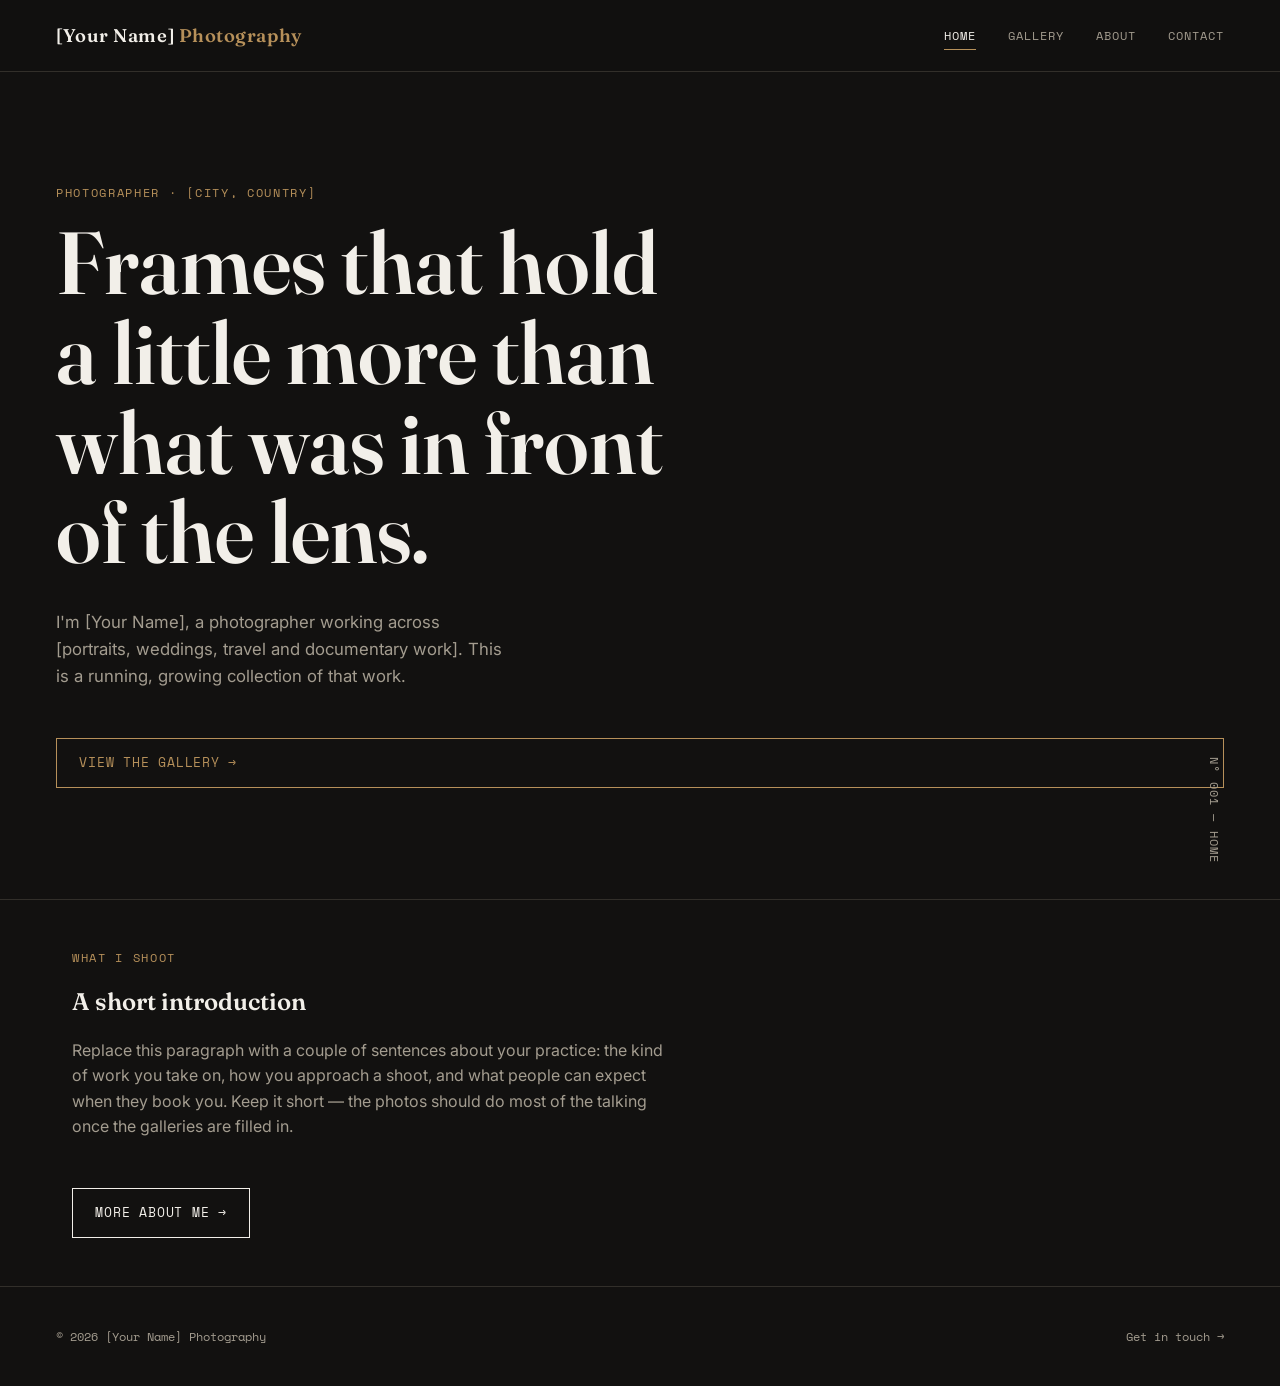
==== index.html @ 52d418dc "Add files via upload" ====
<!DOCTYPE html>
<html lang="en">
<head>
<meta charset="UTF-8">
<meta name="viewport" content="width=device-width, initial-scale=1.0">
<title>[Your Name] — Photography</title>
<meta name="description" content="[Your Name] is a photographer based in [City, Country], working in [portraits / weddings / travel / etc].">
<link rel="preconnect" href="https://fonts.googleapis.com">
<link href="https://fonts.googleapis.com/css2?family=Fraunces:wght@500;600;700&family=Inter:wght@400;500&family=Space+Mono:wght@400;700&display=swap" rel="stylesheet">
<link rel="stylesheet" href="style.css">
</head>
<body>
<a href="#main" class="skip-link">Skip to content</a>

<nav class="site-nav">
  <a href="index.html" class="brand">[Your Name] <em>Photography</em></a>
  <button class="nav-toggle" aria-expanded="false" aria-controls="nav-links">Menu</button>
  <ul class="nav-links" id="nav-links">
    <li><a href="index.html" aria-current="page">Home</a></li>
    <li><a href="gallery.html">Gallery</a></li>
    <li><a href="about.html">About</a></li>
    <li><a href="contact.html">Contact</a></li>
  </ul>
</nav>

<main id="main">
  <section class="hero">
    <span class="eyebrow">Photographer · [City, Country]</span>
    <h1>Frames that hold<br>a little more than<br>what was in front<br>of the lens.</h1>
    <p class="lede">
      I'm [Your Name], a photographer working across [portraits, weddings, travel and
      documentary work]. This is a running, growing collection of that work.
    </p>
    <a href="gallery.html" class="btn btn--accent">View the gallery →</a>
    <span class="hero-frame-counter">N° 001 — HOME</span>
  </section>

  <section class="section section--tight">
    <span class="eyebrow">What I shoot</span>
    <h2>A short introduction</h2>
    <p style="max-width:60ch; color:var(--ink-dim);">
      Replace this paragraph with a couple of sentences about your practice: the kind of
      work you take on, how you approach a shoot, and what people can expect when they
      book you. Keep it short — the photos should do most of the talking once the
      galleries are filled in.
    </p>
    <a href="about.html" class="btn">More about me →</a>
  </section>
</main>

<footer>
  <span>© <span id="year"></span> [Your Name] Photography</span>
  <a href="contact.html">Get in touch →</a>
</footer>

<script src="script.js"></script>
<script>document.getElementById('year').textContent = new Date().getFullYear();</script>
</body>
</html>
---- style.css ----
/* =========================================================
   [Your Name] Photography — base template
   Design: dark editorial "contact sheet" theme.
   Change the tokens below to re-skin the whole site.
   ========================================================= */

:root{
  --bg:        #121110;
  --bg-alt:    #1a1917;
  --ink:       #f2efe9;
  --ink-dim:   #a39c8f;
  --line:      #322f2a;
  --accent:    #b6905a;   /* warm brass — reads like a light-leak / film tone */
  --accent-dim:#7a6444;

  --font-display: "Fraunces", Georgia, serif;
  --font-body:    "Inter", -apple-system, Segoe UI, sans-serif;
  --font-mono:    "Space Mono", "Courier New", monospace;

  --nav-h: 4.5rem;
  --edge: clamp(1.25rem, 5vw, 3.5rem);
}

*{ box-sizing:border-box; }
html{ scroll-behavior:smooth; }

body{
  margin:0;
  background:var(--bg);
  color:var(--ink);
  font-family:var(--font-body);
  line-height:1.6;
  -webkit-font-smoothing:antialiased;
}

a{ color:inherit; }

img{ max-width:100%; display:block; }

/* ---------- Skip link (accessibility) ---------- */
.skip-link{
  position:absolute; left:-999px; top:0;
  background:var(--accent); color:var(--bg);
  padding:.6rem 1rem; z-index:100; font-family:var(--font-mono); font-size:.85rem;
}
.skip-link:focus{ left:var(--edge); top:.5rem; }

/* ---------- Nav ---------- */
.site-nav{
  position:sticky; top:0; z-index:20;
  display:flex; align-items:center; justify-content:space-between;
  height:var(--nav-h);
  padding:0 var(--edge);
  background:rgba(18,17,16,.86);
  backdrop-filter:blur(8px);
  border-bottom:1px solid var(--line);
}
.brand{
  font-family:var(--font-display);
  font-size:1.15rem;
  letter-spacing:.03em;
  text-decoration:none;
  font-weight:600;
}
.brand em{ color:var(--accent); font-style:normal; }

.nav-links{
  display:flex; gap:2rem;
  list-style:none; margin:0; padding:0;
  font-family:var(--font-mono);
  font-size:.78rem;
  letter-spacing:.08em;
  text-transform:uppercase;
}
.nav-links a{
  text-decoration:none;
  color:var(--ink-dim);
  padding:.3rem 0;
  border-bottom:1px solid transparent;
  transition:color .2s ease, border-color .2s ease;
}
.nav-links a:hover,
.nav-links a[aria-current="page"]{
  color:var(--ink);
  border-color:var(--accent);
}

.nav-toggle{
  display:none;
  background:none; border:1px solid var(--line); color:var(--ink);
  font-family:var(--font-mono); font-size:.75rem;
  padding:.45rem .7rem; letter-spacing:.08em; cursor:pointer;
}

@media (max-width: 720px){
  .nav-toggle{ display:inline-block; }
  .nav-links{
    position:absolute; top:var(--nav-h); left:0; right:0;
    flex-direction:column; gap:0;
    background:var(--bg-alt);
    border-bottom:1px solid var(--line);
    max-height:0; overflow:hidden;
    transition:max-height .25s ease;
  }
  .nav-links.open{ max-height:20rem; }
  .nav-links li{ border-top:1px solid var(--line); }
  .nav-links a{ display:block; padding:1rem var(--edge); border-bottom:none; }
}

/* ---------- Generic section rhythm ---------- */
main{ min-height:60vh; }
.section{
  padding:5rem var(--edge);
  max-width:78rem;
  margin:0 auto;
}
.section--tight{ padding-top:3rem; padding-bottom:3rem; }

.eyebrow{
  font-family:var(--font-mono);
  font-size:.75rem;
  letter-spacing:.14em;
  text-transform:uppercase;
  color:var(--accent);
  display:block;
  margin-bottom:1rem;
}

h1,h2,h3{ font-family:var(--font-display); font-weight:600; margin:0 0 1rem; }

/* ---------- Hero ---------- */
.hero{
  min-height:calc(100vh - var(--nav-h));
  display:flex; flex-direction:column; justify-content:center;
  padding:4rem var(--edge);
  border-bottom:1px solid var(--line);
  position:relative;
}
.hero h1{
  font-size:clamp(2.6rem, 7vw, 5.5rem);
  line-height:1.02;
  max-width:20ch;
}
.hero p.lede{
  max-width:42ch;
  color:var(--ink-dim);
  font-size:1.05rem;
  margin-top:1rem;
}
.hero-frame-counter{
  position:absolute; right:var(--edge); bottom:2.2rem;
  font-family:var(--font-mono); font-size:.75rem; color:var(--ink-dim);
  writing-mode:vertical-rl;
  letter-spacing:.1em;
}

/* ---------- Buttons ---------- */
.btn{
  display:inline-flex; align-items:center; gap:.6rem;
  font-family:var(--font-mono); font-size:.8rem; letter-spacing:.06em;
  text-transform:uppercase; text-decoration:none;
  padding:.85rem 1.4rem;
  border:1px solid var(--ink);
  color:var(--ink);
  margin-top:2rem;
  transition:background .2s ease, color .2s ease, border-color .2s ease;
}
.btn:hover{ background:var(--ink); color:var(--bg); }
.btn--accent{ border-color:var(--accent); color:var(--accent); }
.btn--accent:hover{ background:var(--accent); color:var(--bg); }

/* ---------- Contact-sheet gallery (signature element) ---------- */
.category-block + .category-block{ margin-top:4.5rem; }
.category-head{
  display:flex; align-items:baseline; justify-content:space-between;
  border-bottom:1px solid var(--line);
  padding-bottom:.75rem; margin-bottom:1.75rem;
  flex-wrap:wrap; gap:.5rem;
}
.category-head h2{ margin:0; font-size:1.6rem; }
.category-count{
  font-family:var(--font-mono); font-size:.75rem; color:var(--ink-dim);
}

.contact-sheet{
  display:grid;
  grid-template-columns:repeat(auto-fill, minmax(220px, 1fr));
  gap:1.5rem;
}

.frame{
  position:relative;
  aspect-ratio:3 / 2;
  background:var(--bg-alt);
  border:1px solid var(--line);
  overflow:hidden;
}
/* sprocket-hole strips, top and bottom, to sell the "film negative" idea */
.frame::before,
.frame::after{
  content:"";
  position:absolute; left:0; right:0; height:10px;
  background-image:repeating-linear-gradient(
    to right, var(--bg) 0 6px, transparent 6px 14px
  );
  opacity:.55;
}
.frame::before{ top:0; }
.frame::after{ bottom:0; }

.frame img{
  width:100%; height:100%; object-fit:cover;
}

.frame-empty{
  height:100%; width:100%;
  display:flex; flex-direction:column; align-items:center; justify-content:center;
  gap:.6rem;
  color:var(--ink-dim);
  padding:1rem;
  text-align:center;
}
.frame-empty svg{ width:28px; height:28px; opacity:.55; }
.frame-empty .frame-label{
  font-family:var(--font-mono); font-size:.68rem; letter-spacing:.08em;
  text-transform:uppercase;
}
.frame-number{
  position:absolute; top:14px; left:10px;
  font-family:var(--font-mono); font-size:.65rem; color:var(--ink-dim);
  letter-spacing:.05em;
}

/* ---------- About ---------- */
.about-grid{
  display:grid; grid-template-columns:1fr 1.4fr; gap:3.5rem;
}
.about-portrait{
  aspect-ratio:4/5;
  background:var(--bg-alt);
  border:1px solid var(--line);
  display:flex; align-items:center; justify-content:center;
  color:var(--ink-dim);
  font-family:var(--font-mono); font-size:.75rem; letter-spacing:.06em;
  text-align:center; padding:1.5rem;
}
.about-copy p{ color:var(--ink-dim); max-width:62ch; }
.about-copy p:first-child{ color:var(--ink); font-size:1.15rem; }

.facts{
  list-style:none; margin:2.5rem 0 0; padding:0;
  border-top:1px solid var(--line);
}
.facts li{
  display:flex; justify-content:space-between; gap:1rem;
  padding:.85rem 0; border-bottom:1px solid var(--line);
  font-family:var(--font-mono); font-size:.82rem;
}
.facts li span:first-child{ color:var(--ink-dim); }

@media (max-width: 800px){
  .about-grid{ grid-template-columns:1fr; }
}

/* ---------- Contact ---------- */
.contact-wrap{
  display:grid; grid-template-columns:1fr 1fr; gap:3.5rem;
  align-items:start;
}
.contact-card{
  border:1px solid var(--line);
  background:var(--bg-alt);
  padding:2.5rem;
}
.contact-card .email-link{
  font-family:var(--font-display);
  font-size:clamp(1.4rem, 3vw, 2rem);
  color:var(--accent);
  text-decoration:none;
  word-break:break-word;
  border-bottom:1px solid transparent;
}
.contact-card .email-link:hover{ border-color:var(--accent); }

.contact-meta{ list-style:none; padding:0; margin-top:2rem; }
.contact-meta li{
  font-family:var(--font-mono); font-size:.82rem; color:var(--ink-dim);
  padding:.5rem 0; border-top:1px solid var(--line);
}
.contact-meta li span{ color:var(--ink); margin-right:.5rem; }

@media (max-width: 800px){
  .contact-wrap{ grid-template-columns:1fr; }
}

/* ---------- Footer ---------- */
footer{
  border-top:1px solid var(--line);
  padding:2.5rem var(--edge);
  display:flex; justify-content:space-between; flex-wrap:wrap; gap:1rem;
  font-family:var(--font-mono); font-size:.75rem; color:var(--ink-dim);
}
footer a{ color:var(--ink-dim); text-decoration:none; }
footer a:hover{ color:var(--accent); }

/* ---------- Reduced motion ---------- */
@media (prefers-reduced-motion: reduce){
  html{ scroll-behavior:auto; }
  .nav-links{ transition:none; }
}

/* ---------- Focus visibility ---------- */
a:focus-visible, button:focus-visible{
  outline:2px solid var(--accent);
  outline-offset:3px;
}
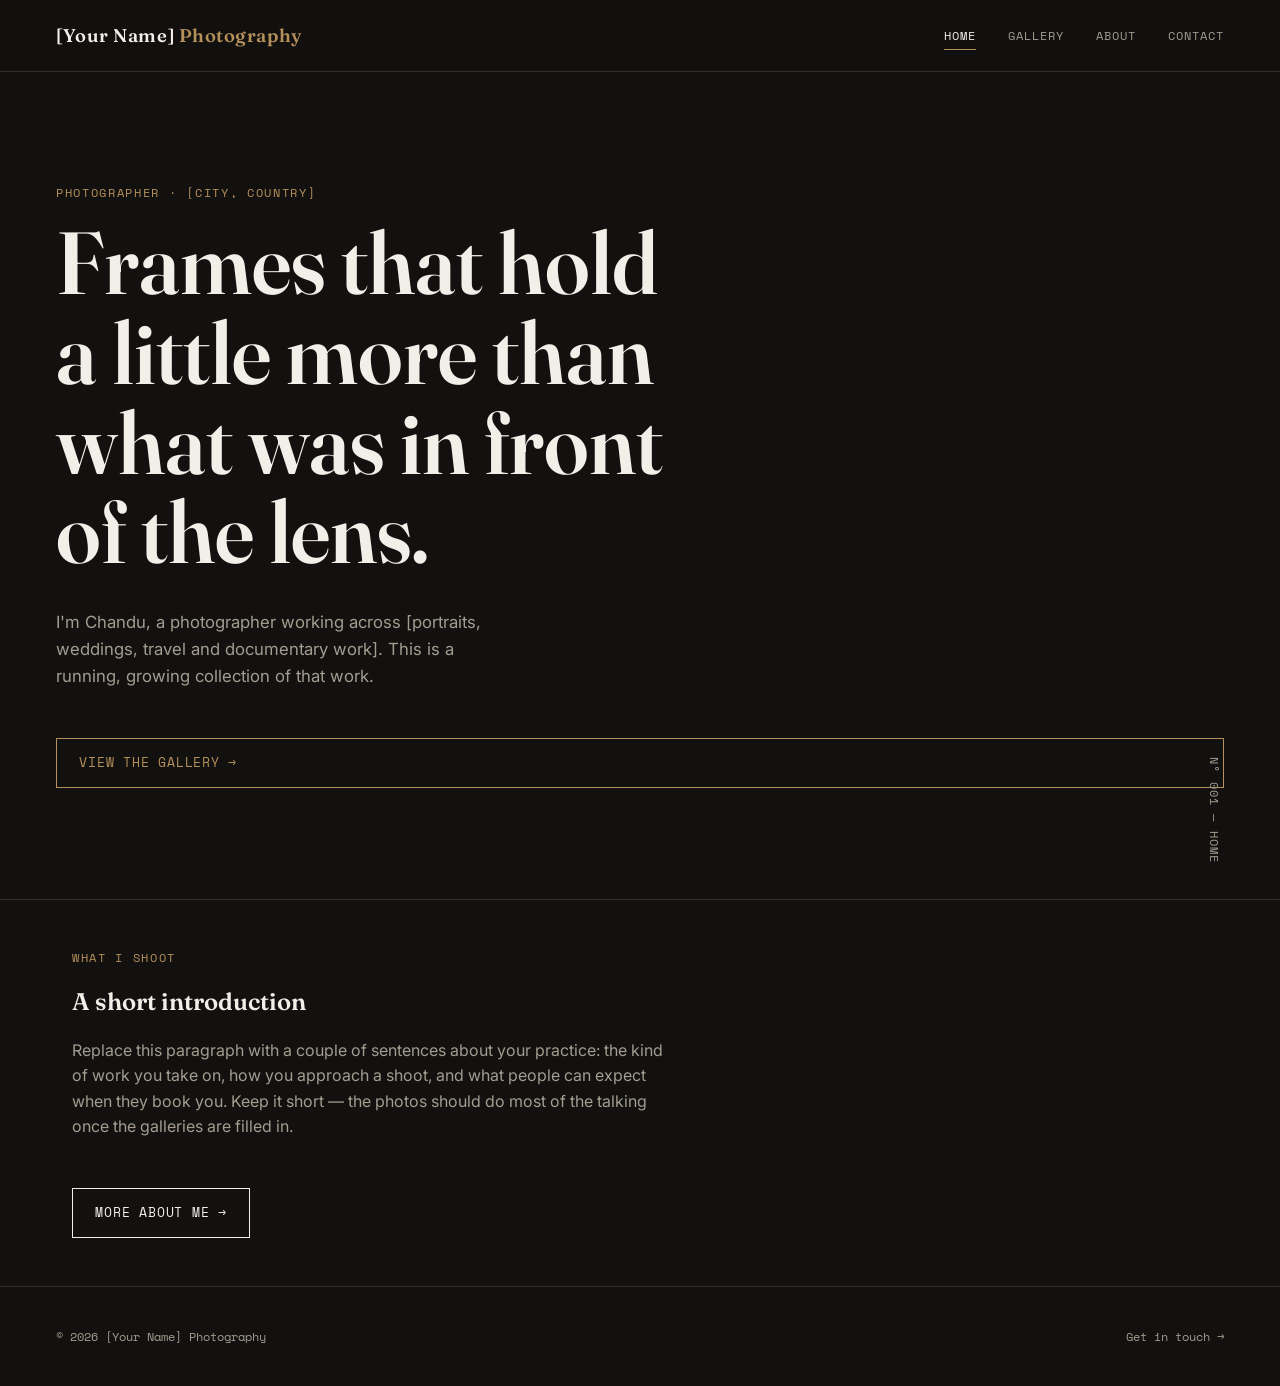
==== commit 790f5d3c: "Update title and author name in index.html" ====
--- a/index.html
+++ b/index.html
@@ -3,7 +3,7 @@
 <head>
 <meta charset="UTF-8">
 <meta name="viewport" content="width=device-width, initial-scale=1.0">
-<title>[Your Name] — Photography</title>
+<title>Chandu — Photography</title>
 <meta name="description" content="[Your Name] is a photographer based in [City, Country], working in [portraits / weddings / travel / etc].">
 <link rel="preconnect" href="https://fonts.googleapis.com">
 <link href="https://fonts.googleapis.com/css2?family=Fraunces:wght@500;600;700&family=Inter:wght@400;500&family=Space+Mono:wght@400;700&display=swap" rel="stylesheet">
@@ -28,7 +28,7 @@
     <span class="eyebrow">Photographer · [City, Country]</span>
     <h1>Frames that hold<br>a little more than<br>what was in front<br>of the lens.</h1>
     <p class="lede">
-      I'm [Your Name], a photographer working across [portraits, weddings, travel and
+      I'm Chandu, a photographer working across [portraits, weddings, travel and
       documentary work]. This is a running, growing collection of that work.
     </p>
     <a href="gallery.html" class="btn btn--accent">View the gallery →</a>
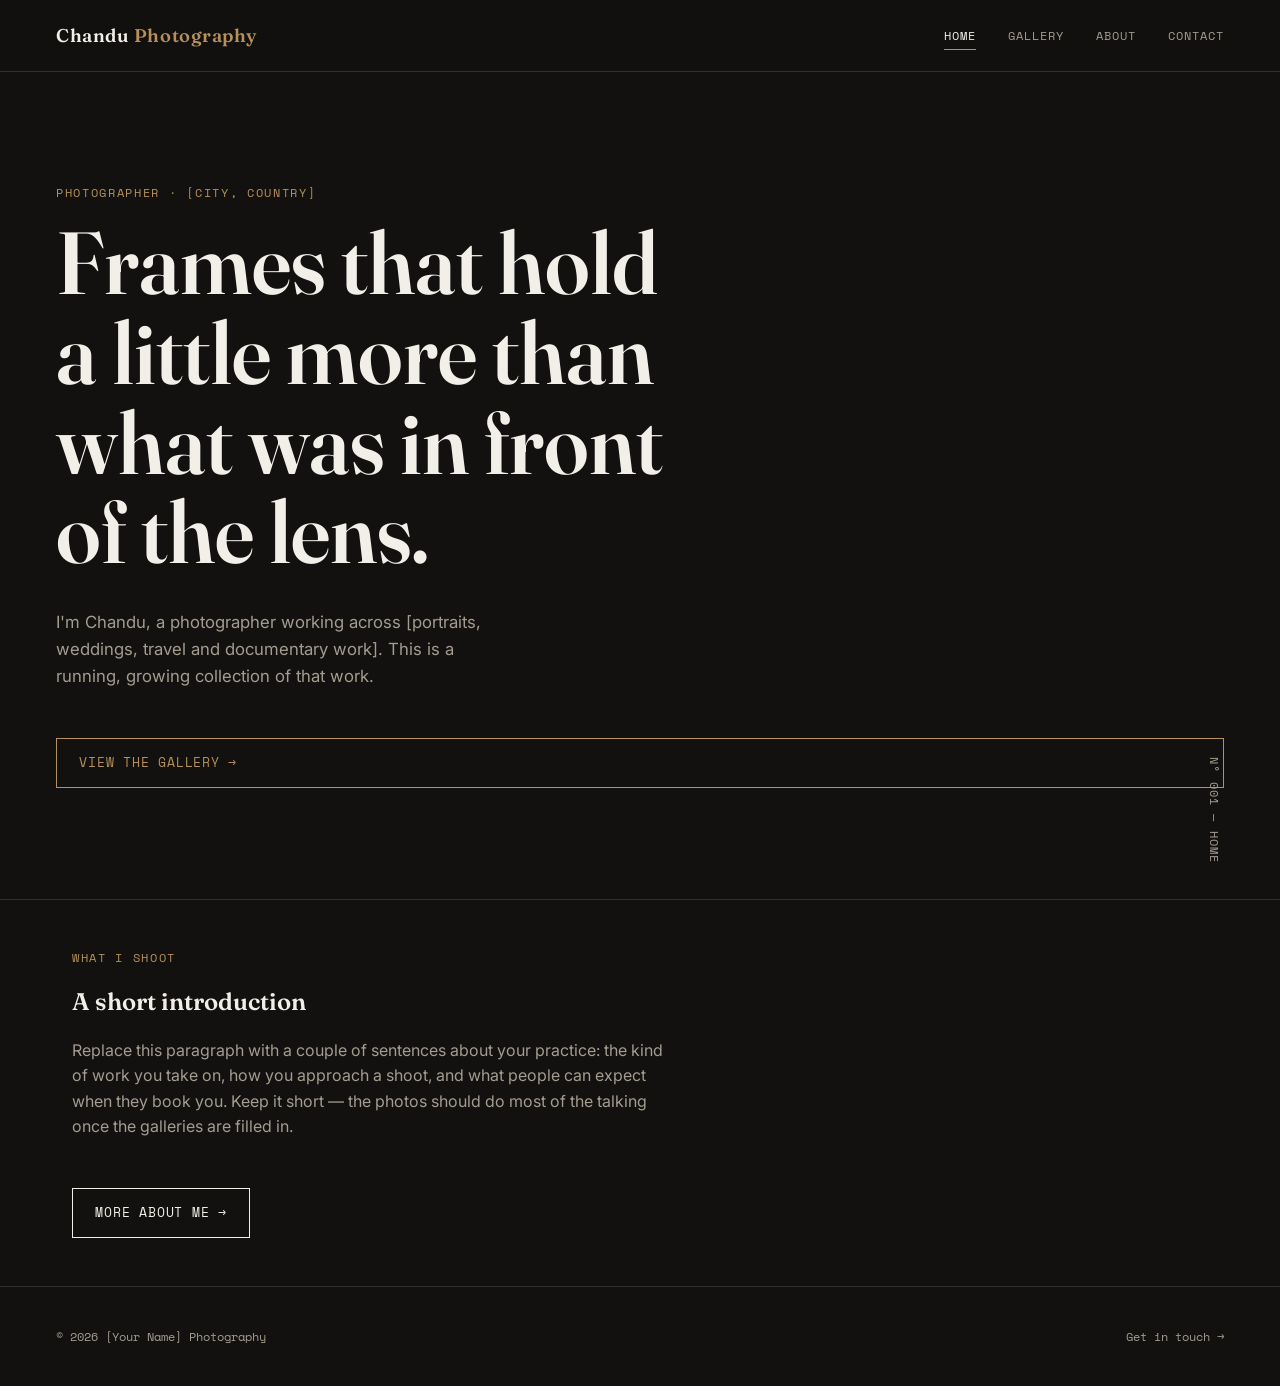
==== commit 78710ce6: "Update brand name in navigation link" ====
--- a/index.html
+++ b/index.html
@@ -13,7 +13,7 @@
 <a href="#main" class="skip-link">Skip to content</a>
 
 <nav class="site-nav">
-  <a href="index.html" class="brand">[Your Name] <em>Photography</em></a>
+  <a href="index.html" class="brand">Chandu <em>Photography</em></a>
   <button class="nav-toggle" aria-expanded="false" aria-controls="nav-links">Menu</button>
   <ul class="nav-links" id="nav-links">
     <li><a href="index.html" aria-current="page">Home</a></li>
